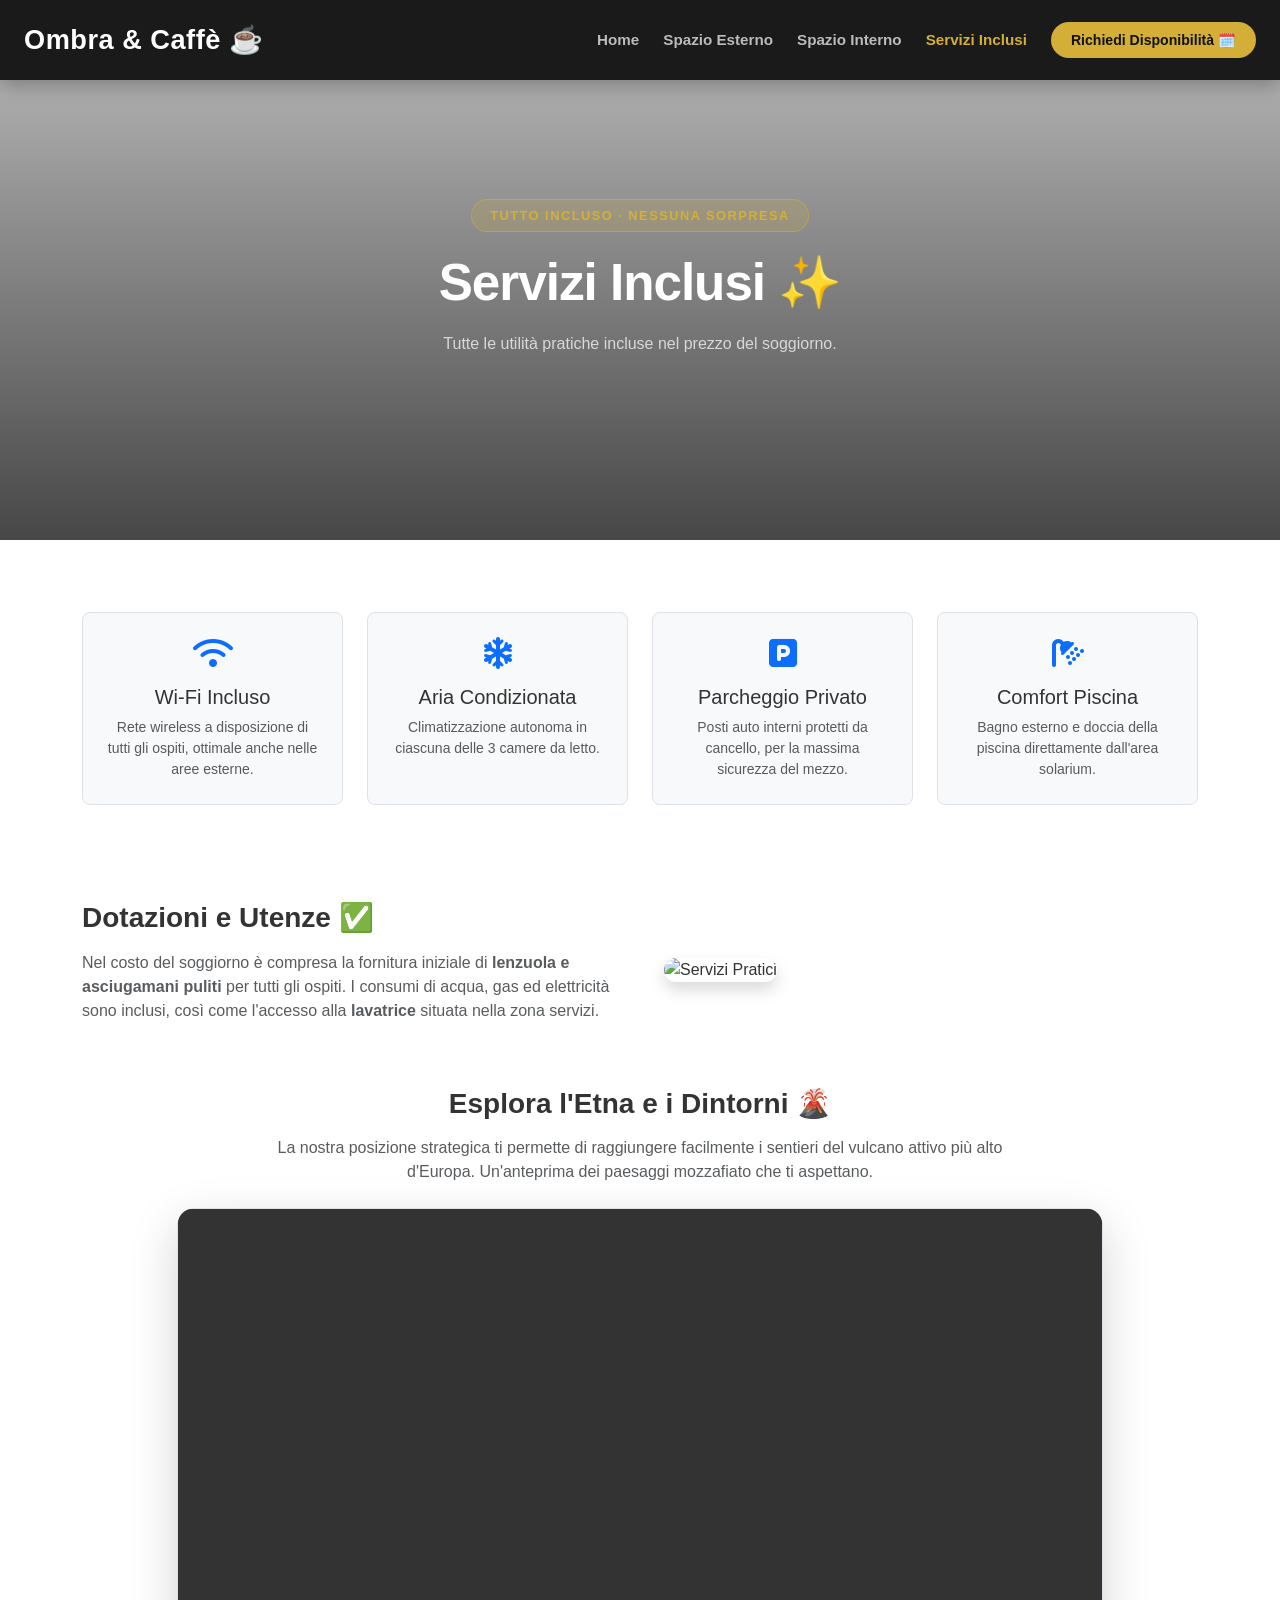
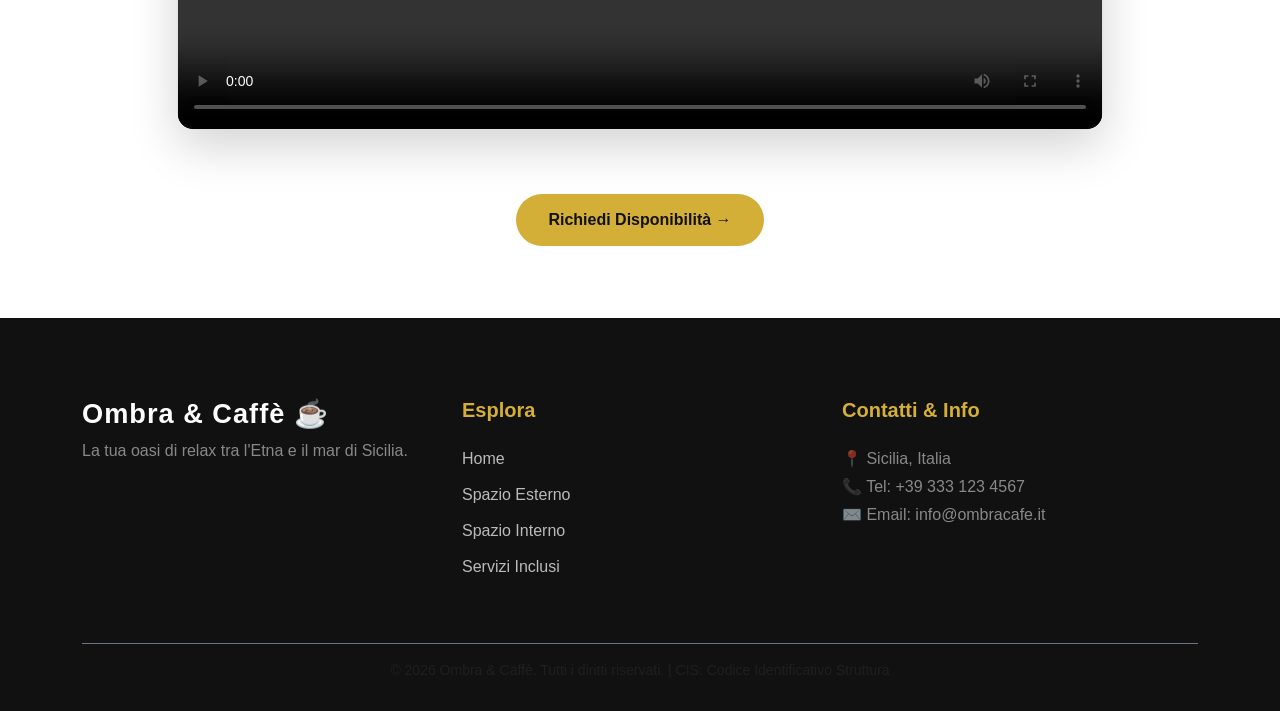
==== pagine/servizi-inclusi.html @ ec8dcc0d "Add files via upload" ====
<!DOCTYPE html>
<html lang="it">
<head>
    <meta charset="UTF-8">
    <meta name="viewport" content="width=device-width, initial-scale=1.0">
    <title>Servizi Inclusi – Ombra & Caffè</title>
    <meta name="description" content="Tutti i servizi inclusi nella villa Ombra & Caffè: Wi-Fi, parcheggio privato, aria condizionata, lenzuola, utenze, piscina.">
    <link href="https://cdn.jsdelivr.net/npm/bootstrap@5.3.3/dist/css/bootstrap.min.css" rel="stylesheet">
    <link rel="stylesheet" href="https://cdnjs.cloudflare.com/ajax/libs/font-awesome/6.4.0/css/all.min.css">
    <link rel="stylesheet" href="../css/style.css">
</head>
<body>

    <header class="main-header">
        <div class="nav-container">
            <div class="logo"><a href="../index.html">Ombra & Caffè ☕</a></div>
            <button class="hamburger" id="hamburger" aria-label="Apri menu" aria-expanded="false">
                <span></span><span></span><span></span>
            </button>
            <nav class="navbar" id="mainNav">
                <ul>
                    <li><a href="../index.html">Home</a></li>
                    <li><a href="spazio-esterno.html">Spazio Esterno</a></li>
                    <li><a href="spazio-interno.html">Spazio Interno</a></li>
                    <li><a href="servizi-inclusi.html" class="active">Servizi Inclusi</a></li>
                    <li><a href="../index.html#richiesta" class="nav-btn">Richiedi Disponibilità 🗓️</a></li>
                </ul>
            </nav>
        </div>
    </header>

    <section class="hero-house-section" style="background-image: url('../img/14.avif'); min-height: 60vh; height: 60vh;">
        <div class="hero-overlay-dark d-flex align-items-center justify-content-center">
            <div class="text-center text-white px-3 mt-5">
                <span class="hero-eyebrow">Tutto Incluso · Nessuna Sorpresa</span>
                <h1 class="hero-title" style="font-size: clamp(2rem, 4vw, 3.2rem);">Servizi Inclusi ✨</h1>
                <p class="hero-sub" style="font-size: 1rem;">Tutte le utilità pratiche incluse nel prezzo del soggiorno.</p>
            </div>
        </div>
    </section>

    <section class="py-5 bg-white">
        <div class="container py-4">
            <div class="row g-4 text-center mb-5">
                <div class="col-md-3 col-sm-6">
                    <div class="p-4 border rounded-3 bg-light h-100">
                        <i class="fas fa-wifi fa-2x text-primary mb-3"></i>
                        <h5>Wi-Fi Incluso</h5>
                        <p class="small text-muted mb-0">Rete wireless a disposizione di tutti gli ospiti, ottimale anche nelle aree esterne.</p>
                    </div>
                </div>
                <div class="col-md-3 col-sm-6">
                    <div class="p-4 border rounded-3 bg-light h-100">
                        <i class="fas fa-snowflake fa-2x text-primary mb-3"></i>
                        <h5>Aria Condizionata</h5>
                        <p class="small text-muted mb-0">Climatizzazione autonoma in ciascuna delle 3 camere da letto.</p>
                    </div>
                </div>
                <div class="col-md-3 col-sm-6">
                    <div class="p-4 border rounded-3 bg-light h-100">
                        <i class="fas fa-parking fa-2x text-primary mb-3"></i>
                        <h5>Parcheggio Privato</h5>
                        <p class="small text-muted mb-0">Posti auto interni protetti da cancello, per la massima sicurezza del mezzo.</p>
                    </div>
                </div>
                <div class="col-md-3 col-sm-6">
                    <div class="p-4 border rounded-3 bg-light h-100">
                        <i class="fas fa-shower fa-2x text-primary mb-3"></i>
                        <h5>Comfort Piscina</h5>
                        <p class="small text-muted mb-0">Bagno esterno e doccia della piscina direttamente dall'area solarium.</p>
                    </div>
                </div>
            </div>

            <div class="row g-5 align-items-center mt-4">
                <div class="col-lg-6">
                    <h3 class="fw-bold mb-3">Dotazioni e Utenze ✅</h3>
                    <p class="text-muted">Nel costo del soggiorno è compresa la fornitura iniziale di <strong>lenzuola e asciugamani puliti</strong> per tutti gli ospiti. I consumi di acqua, gas ed elettricità sono inclusi, così come l'accesso alla <strong>lavatrice</strong> situata nella zona servizi.</p>
                </div>
                <div class="col-lg-6">
                    <img src="../img/15.jpg" alt="Servizi Pratici" class="img-fluid rounded-4 shadow w-100">
                </div>
            </div>

            <div class="row pt-5 justify-content-center">
                <div class="col-lg-10 text-center">
                    <h3 class="fw-bold mb-3">Esplora l'Etna e i Dintorni 🌋</h3>
                    <p class="text-muted mb-4 mx-auto" style="max-width:750px;">La nostra posizione strategica ti permette di raggiungere facilmente i sentieri del vulcano attivo più alto d'Europa. Un'anteprima dei paesaggi mozzafiato che ti aspettano.</p>
                    <div class="shadow-lg rounded-4 overflow-hidden border">
                        <div class="ratio ratio-16x9 bg-dark">
                            <video controls style="width:100%; height:100%; object-fit:cover;">
                                <source src="../img/16.mp4" type="video/mp4">
                                Il tuo browser non supporta la riproduzione di questo video.
                            </video>
                        </div>
                    </div>
                </div>
            </div>

            <div class="text-center mt-5 pt-3">
                <a href="../index.html#richiesta" class="btn-gold">Richiedi Disponibilità →</a>
            </div>
        </div>
    </section>

    <footer class="main-footer">
        <div class="container footer-grid">
            <div class="row g-4">
                <div class="col-lg-4 footer-brand text-start">
                    <h4>Ombra & Caffè ☕</h4>
                    <p class="text-white-50">La tua oasi di relax tra l'Etna e il mar di Sicilia.</p>
                </div>
                <div class="col-lg-4 text-start">
                    <h5>Esplora</h5>
                    <ul class="list-unstyled">
                        <li><a href="../index.html">Home</a></li>
                        <li><a href="spazio-esterno.html">Spazio Esterno</a></li>
                        <li><a href="spazio-interno.html">Spazio Interno</a></li>
                        <li><a href="servizi-inclusi.html">Servizi Inclusi</a></li>
                    </ul>
                </div>
                <div class="col-lg-4 text-start">
                    <h5>Contatti & Info</h5>
                    <p class="text-white-50 mb-1">📍 Sicilia, Italia</p>
                    <p class="text-white-50 mb-1">📞 Tel: +39 333 123 4567</p>
                    <p class="text-white-50">✉️ Email: info@ombracafe.it</p>
                </div>
            </div>
            <div class="text-center mt-5 pt-3 border-top border-secondary">
                <p class="small text-muted mb-0">© 2026 Ombra & Caffè. Tutti i diritti riservati. | CIS: Codice Identificativo Struttura</p>
            </div>
        </div>
    </footer>

    <script src="https://cdn.jsdelivr.net/npm/bootstrap@5.3.3/dist/js/bootstrap.bundle.min.js"></script>
    <script src="../js/script.js"></script>
</body>
</html>
---- css/style.css ----
/* ================================================
   OMBRA & CAFFÈ — CSS MIGLIORATO
   ================================================ */

:root {
    --gold: #d4af37;
    --gold-light: #e8c84a;
    --dark-bg: #111111;
    --dark-nav: #1a1a1a;
    --dark-booking: #161616;
    --dark-card: #222222;
    --blue-cta: rgb(37, 14, 246);
    --text-muted-nav: #bbbbbb;
    --white: #ffffff;
    --off-white: #fcfcfc;
}

/* ---- BASE ---- */
*, *::before, *::after { box-sizing: border-box; }
html { scroll-behavior: smooth; }

body {
    font-family: 'Segoe UI', Roboto, Helvetica, Arial, sans-serif;
    color: #333;
    overflow-x: hidden;
    background-color: var(--white);
}

/* ---- NAVBAR ---- */
.main-header {
    background-color: var(--dark-nav);
    position: fixed;
    top: 0; left: 0;
    width: 100%;
    height: 80px;
    z-index: 1050;
    box-shadow: 0 4px 20px rgba(0,0,0,0.3);
}

.nav-container {
    max-width: 1300px;
    margin: 0 auto;
    padding: 0 24px;
    height: 100%;
    display: flex;
    justify-content: space-between;
    align-items: center;
}

.logo a {
    font-size: 1.7rem;
    font-weight: 800;
    color: var(--white);
    text-decoration: none;
    letter-spacing: 0.5px;
}

.navbar ul {
    list-style: none;
    display: flex;
    align-items: center;
    gap: 24px;
    margin: 0; padding: 0;
}

.navbar ul li a {
    text-decoration: none;
    color: var(--text-muted-nav);
    font-weight: 600;
    font-size: 0.95rem;
    transition: color 0.3s ease;
}

.navbar ul li a:hover,
.navbar ul li a.active {
    color: var(--gold);
}

.navbar ul li a.nav-btn {
    background-color: var(--gold);
    color: var(--dark-bg) !important;
    padding: 10px 20px;
    border-radius: 50px;
    font-weight: 700;
    font-size: 0.88rem;
    transition: all 0.3s ease;
    white-space: nowrap;
}

.navbar ul li a.nav-btn:hover {
    background-color: var(--gold-light);
    transform: translateY(-2px);
    box-shadow: 0 6px 20px rgba(212, 175, 55, 0.35);
}

/* Hamburger */
.hamburger {
    display: none;
    flex-direction: column;
    justify-content: space-between;
    width: 28px; height: 20px;
    background: none; border: none;
    cursor: pointer; padding: 0;
    z-index: 1060;
}
.hamburger span {
    display: block;
    width: 100%; height: 2px;
    background: var(--white);
    border-radius: 2px;
    transition: all 0.3s ease;
}
.hamburger.open span:nth-child(1) { transform: translateY(9px) rotate(45deg); }
.hamburger.open span:nth-child(2) { opacity: 0; }
.hamburger.open span:nth-child(3) { transform: translateY(-9px) rotate(-45deg); }

/* ---- HERO ---- */
.hero-house-section {
    position: relative;
    height: 100vh;
    min-height: 600px;
    background-size: cover;
    background-position: center;
    background-repeat: no-repeat;
}

.hero-overlay-dark {
    position: absolute;
    inset: 0;
    background: linear-gradient(to bottom, rgba(0,0,0,0.25) 0%, rgba(0,0,0,0.72) 100%);
}

.hero-content { max-width: 780px; }

.hero-eyebrow {
    display: inline-block;
    background: rgba(212,175,55,0.18);
    border: 1px solid rgba(212,175,55,0.5);
    color: var(--gold);
    padding: 6px 18px;
    border-radius: 50px;
    font-size: 0.8rem;
    font-weight: 700;
    letter-spacing: 1.5px;
    text-transform: uppercase;
    margin-bottom: 22px;
}

.hero-title {
    font-size: clamp(2.4rem, 5vw, 4rem);
    font-weight: 800;
    line-height: 1.12;
    letter-spacing: -1px;
    color: var(--white);
    margin-bottom: 20px;
}

.hero-sub {
    font-size: 1.1rem;
    color: rgba(255,255,255,0.72);
    max-width: 600px;
    margin: 0 auto 32px;
    line-height: 1.65;
}

.hero-actions {
    display: flex;
    gap: 16px;
    justify-content: center;
    flex-wrap: wrap;
}

.btn-gold {
    display: inline-block;
    background: var(--gold);
    color: var(--dark-bg);
    padding: 14px 32px;
    border-radius: 50px;
    font-weight: 700;
    text-decoration: none;
    font-size: 1rem;
    transition: all 0.3s ease;
}
.btn-gold:hover {
    background: var(--gold-light);
    transform: translateY(-2px);
    box-shadow: 0 8px 24px rgba(212,175,55,0.4);
    color: var(--dark-bg);
}

.btn-ghost {
    display: inline-block;
    border: 2px solid rgba(255,255,255,0.55);
    color: var(--white);
    padding: 12px 30px;
    border-radius: 50px;
    font-weight: 600;
    text-decoration: none;
    font-size: 1rem;
    transition: all 0.3s ease;
}
.btn-ghost:hover {
    border-color: var(--white);
    background: rgba(255,255,255,0.12);
    color: var(--white);
}

.hero-trust { display: flex; gap: 10px; align-items: center; justify-content: center; }
.hero-trust-text { color: rgba(255,255,255,0.65); font-size: 0.88rem; }

/* ---- SECTION TITLES ---- */
.section-eyebrow {
    display: inline-block;
    color: var(--gold);
    font-size: 0.78rem;
    font-weight: 700;
    letter-spacing: 2.5px;
    text-transform: uppercase;
    margin-bottom: 8px;
}
.section-eyebrow-light {
    display: inline-block;
    color: var(--gold);
    font-size: 0.78rem;
    font-weight: 700;
    letter-spacing: 2.5px;
    text-transform: uppercase;
    margin-bottom: 8px;
}
.section-title {
    font-size: clamp(1.7rem, 3vw, 2.3rem);
    font-weight: 800;
    letter-spacing: -0.5px;
    color: #111;
}
.section-title-light {
    font-size: clamp(1.7rem, 3vw, 2.3rem);
    font-weight: 800;
    letter-spacing: -0.5px;
    color: var(--white);
}

/* ---- PERK CARDS (PRENOTAZIONE DIRETTA) ---- */
.bg-dark-brand { background: #141414; }

.perk-card {
    background: rgba(255,255,255,0.05);
    border: 1px solid rgba(212,175,55,0.18);
    border-radius: 16px;
    padding: 32px 24px;
    text-align: center;
    transition: all 0.3s ease;
    height: 100%;
}
.perk-card:hover {
    background: rgba(212,175,55,0.07);
    border-color: rgba(212,175,55,0.45);
    transform: translateY(-5px);
}
.perk-icon {
    width: 54px; height: 54px;
    border-radius: 50%;
    background: rgba(212,175,55,0.15);
    color: var(--gold);
    font-size: 1.3rem;
    display: flex; align-items: center; justify-content: center;
    margin: 0 auto 18px;
}
.perk-card h5 { color: var(--white); font-weight: 700; margin-bottom: 10px; }
.perk-card p { color: rgba(255,255,255,0.55); font-size: 0.92rem; margin: 0; line-height: 1.6; }

/* ---- BADGE & PILLS ---- */
.badge-gold {
    background: rgba(212,175,55,0.15);
    color: var(--gold);
    border: 1px solid rgba(212,175,55,0.4);
    border-radius: 50px;
    padding: 6px 16px;
    font-size: 0.78rem;
    font-weight: 700;
    letter-spacing: 1px;
    text-transform: uppercase;
}

.feature-pill {
    background: var(--off-white);
    border: 1px solid #e8e8e8;
    border-radius: 50px;
    padding: 8px 16px;
    font-size: 0.88rem;
    font-weight: 600;
    color: #444;
    text-align: center;
    transition: all 0.2s;
}
.feature-pill:hover {
    border-color: var(--gold);
    color: #111;
}

/* ---- SPACE CARDS ---- */
.space-card {
    position: relative;
    height: 450px;
    background-size: cover;
    background-position: center;
    border-radius: 16px;
    overflow: hidden;
    box-shadow: 0 10px 30px rgba(0,0,0,0.15);
    transition: transform 0.4s ease;
}
.space-card:hover { transform: translateY(-8px); }
.card-overlay {
    position: absolute;
    inset: 0;
    background: linear-gradient(to top, rgba(0,0,0,0.9) 20%, rgba(0,0,0,0.15));
    z-index: 1;
}
.card-content {
    position: absolute;
    bottom: 0; left: 0;
    width: 100%;
    padding: 30px;
    z-index: 2;
}
.card-content h2 a {
    color: var(--white);
    text-decoration: none;
    font-size: 2rem;
    font-weight: 700;
}
.card-content h2 a:hover { color: var(--gold); }

/* ---- REVIEWS ---- */
.reviews-section {
    padding: 80px 0;
    background-color: var(--off-white);
    overflow: hidden;
}
.reviews-container {
    max-width: 1200px;
    margin: 0 auto;
    position: relative;
    padding: 0 60px;
}
.review-viewport { overflow: hidden; width: 100%; }
.review-wrapper {
    display: flex;
    gap: 30px;
    padding: 20px 0;
}
.review-card {
    flex: 0 0 calc((100% - 60px) / 3);
    background: var(--white);
    padding: 35px;
    border-radius: 20px;
    border: 1px solid #f0f0f0;
    transition: transform 0.4s ease, box-shadow 0.4s ease, border-color 0.4s ease;
    box-shadow: 0 4px 12px rgba(0,0,0,0.04);
    box-sizing: border-box;
}
.review-card:hover {
    transform: translateY(-5px);
    box-shadow: 0 20px 40px rgba(0,0,0,0.08);
    border-color: var(--gold);
}
.review-stars { color: var(--gold); margin-bottom: 20px; font-size: 1rem; }
.review-body { font-style: italic; line-height: 1.65; color: #555; margin-bottom: 25px; }
.review-btn {
    position: absolute;
    top: 55%;
    transform: translateY(-50%);
    background: var(--dark-nav);
    color: var(--white);
    border: none;
    width: 50px; height: 50px;
    border-radius: 50%;
    display: flex; align-items: center; justify-content: center;
    cursor: pointer;
    z-index: 10;
    transition: all 0.3s ease;
    box-shadow: 0 4px 15px rgba(0,0,0,0.15);
}
.review-btn:hover { background: var(--gold); transform: translateY(-50%) scale(1.1); }
.review-btn-left { left: 0; }
.review-btn-right { right: 0; }

/* ---- BOOKING SECTION ---- */
.booking-section {
    background: var(--dark-booking);
    background-image: radial-gradient(ellipse at 20% 50%, rgba(212,175,55,0.06) 0%, transparent 60%),
                      radial-gradient(ellipse at 80% 50%, rgba(37,14,246,0.05) 0%, transparent 60%);
}

.booking-card {
    background: rgba(255,255,255,0.04);
    border: 1px solid rgba(255,255,255,0.1);
    border-radius: 20px;
    padding: 40px;
    backdrop-filter: blur(10px);
}

.booking-step-label {
    color: var(--gold);
    font-size: 0.85rem;
    font-weight: 700;
    letter-spacing: 1.5px;
    text-transform: uppercase;
    margin-bottom: 18px;
    display: flex;
    align-items: center;
    gap: 10px;
}

.step-number {
    width: 26px; height: 26px;
    background: var(--gold);
    color: #111;
    border-radius: 50%;
    font-size: 0.8rem;
    font-weight: 800;
    display: inline-flex;
    align-items: center;
    justify-content: center;
    flex-shrink: 0;
}

.form-label-dark {
    display: block;
    color: rgba(255,255,255,0.75);
    font-size: 0.82rem;
    font-weight: 600;
    margin-bottom: 6px;
    letter-spacing: 0.3px;
}

.form-dark {
    background: rgba(255,255,255,0.07) !important;
    border: 1px solid rgba(255,255,255,0.15) !important;
    color: var(--white) !important;
    border-radius: 10px !important;
    padding: 10px 14px !important;
    transition: border-color 0.3s ease !important;
    font-size: 0.93rem !important;
}
.form-dark:focus {
    background: rgba(255,255,255,0.1) !important;
    border-color: var(--gold) !important;
    box-shadow: 0 0 0 3px rgba(212,175,55,0.15) !important;
    outline: none !important;
    color: var(--white) !important;
}
.form-dark option {
    background: #222;
    color: var(--white);
}

.btn-calcola {
    background: transparent;
    border: 2px solid rgba(212,175,55,0.6);
    color: var(--gold);
    padding: 12px 24px;
    border-radius: 12px;
    font-weight: 700;
    font-size: 0.95rem;
    cursor: pointer;
    transition: all 0.3s ease;
    display: flex;
    align-items: center;
    justify-content: center;
    gap: 8px;
}
.btn-calcola:hover {
    background: rgba(212,175,55,0.1);
    border-color: var(--gold);
    transform: translateY(-1px);
}

.preventivo-result {
    background: rgba(212,175,55,0.08);
    border: 1px solid rgba(212,175,55,0.3);
    border-radius: 14px;
    padding: 20px 24px;
}
.text-muted-dark { color: rgba(255,255,255,0.5); }

.preventivo-total {
    font-size: 2.2rem;
    font-weight: 800;
    color: var(--gold);
    letter-spacing: -1px;
}

.booking-divider {
    border-color: rgba(255,255,255,0.1);
    margin: 30px 0;
}

.form-check-label-dark {
    color: rgba(255,255,255,0.6);
    font-size: 0.85rem;
    cursor: pointer;
}
.form-check-label-dark a.link-gold { color: var(--gold); }

.btn-gold-solid {
    background: var(--gold);
    color: #111;
    border: none;
    padding: 16px 24px;
    border-radius: 14px;
    font-weight: 800;
    font-size: 1rem;
    cursor: pointer;
    transition: all 0.3s ease;
    display: flex;
    align-items: center;
    justify-content: center;
    gap: 10px;
    width: 100%;
}
.btn-gold-solid:hover {
    background: var(--gold-light);
    transform: translateY(-2px);
    box-shadow: 0 8px 28px rgba(212,175,55,0.35);
}

.successo-box {
    background: rgba(16,185,129,0.1);
    border: 1px solid rgba(16,185,129,0.35);
    border-radius: 14px;
    padding: 28px 24px;
    color: var(--white);
}

/* ---- FOOTER ---- */
.main-footer {
    background-color: var(--dark-bg);
    color: var(--white);
    padding: 80px 0 30px;
}
.main-footer h4 { font-size: 1.7rem; font-weight: 700; letter-spacing: 1px; }
.main-footer h5 { color: var(--gold); font-weight: 600; margin-bottom: 25px; }
.main-footer ul li { margin-bottom: 12px; }
.main-footer a { color: var(--text-muted-nav); text-decoration: none; transition: color 0.3s; }
.main-footer a:hover { color: var(--white); }

/* ---- RESPONSIVE ---- */
@media (max-width: 991px) {
    .review-card { flex: 0 0 calc((100% - 30px) / 2); }
}

@media (max-width: 767px) {
    .hamburger { display: flex; }

    .navbar {
        display: none;
        position: fixed;
        top: 80px; left: 0;
        width: 100%;
        background: var(--dark-nav);
        padding: 24px;
        border-top: 1px solid rgba(255,255,255,0.08);
        box-shadow: 0 10px 30px rgba(0,0,0,0.4);
    }
    .navbar.open { display: block; }
    .navbar ul {
        flex-direction: column;
        gap: 0;
        align-items: flex-start;
    }
    .navbar ul li { width: 100%; padding: 10px 0; border-bottom: 1px solid rgba(255,255,255,0.07); }
    .navbar ul li:last-child { border-bottom: none; padding-top: 16px; }
    .navbar ul li a.nav-btn { display: inline-block; }

    .hero-title { font-size: 2.1rem; }
    .hero-sub { font-size: 1rem; }
    .hero-actions { flex-direction: column; align-items: center; }
    .btn-gold, .btn-ghost { width: 100%; max-width: 300px; text-align: center; }

    .reviews-container { padding: 0 15px; }
    .review-card { flex: 0 0 100%; }
    .review-btn { display: none; }
    .review-viewport { overflow-x: auto; }

    .booking-card { padding: 24px 18px; }
    .space-card { height: 340px; }
}

@media (max-width: 480px) {
    .perk-card { padding: 24px 16px; }
    .feature-pill { font-size: 0.82rem; padding: 7px 12px; }
}
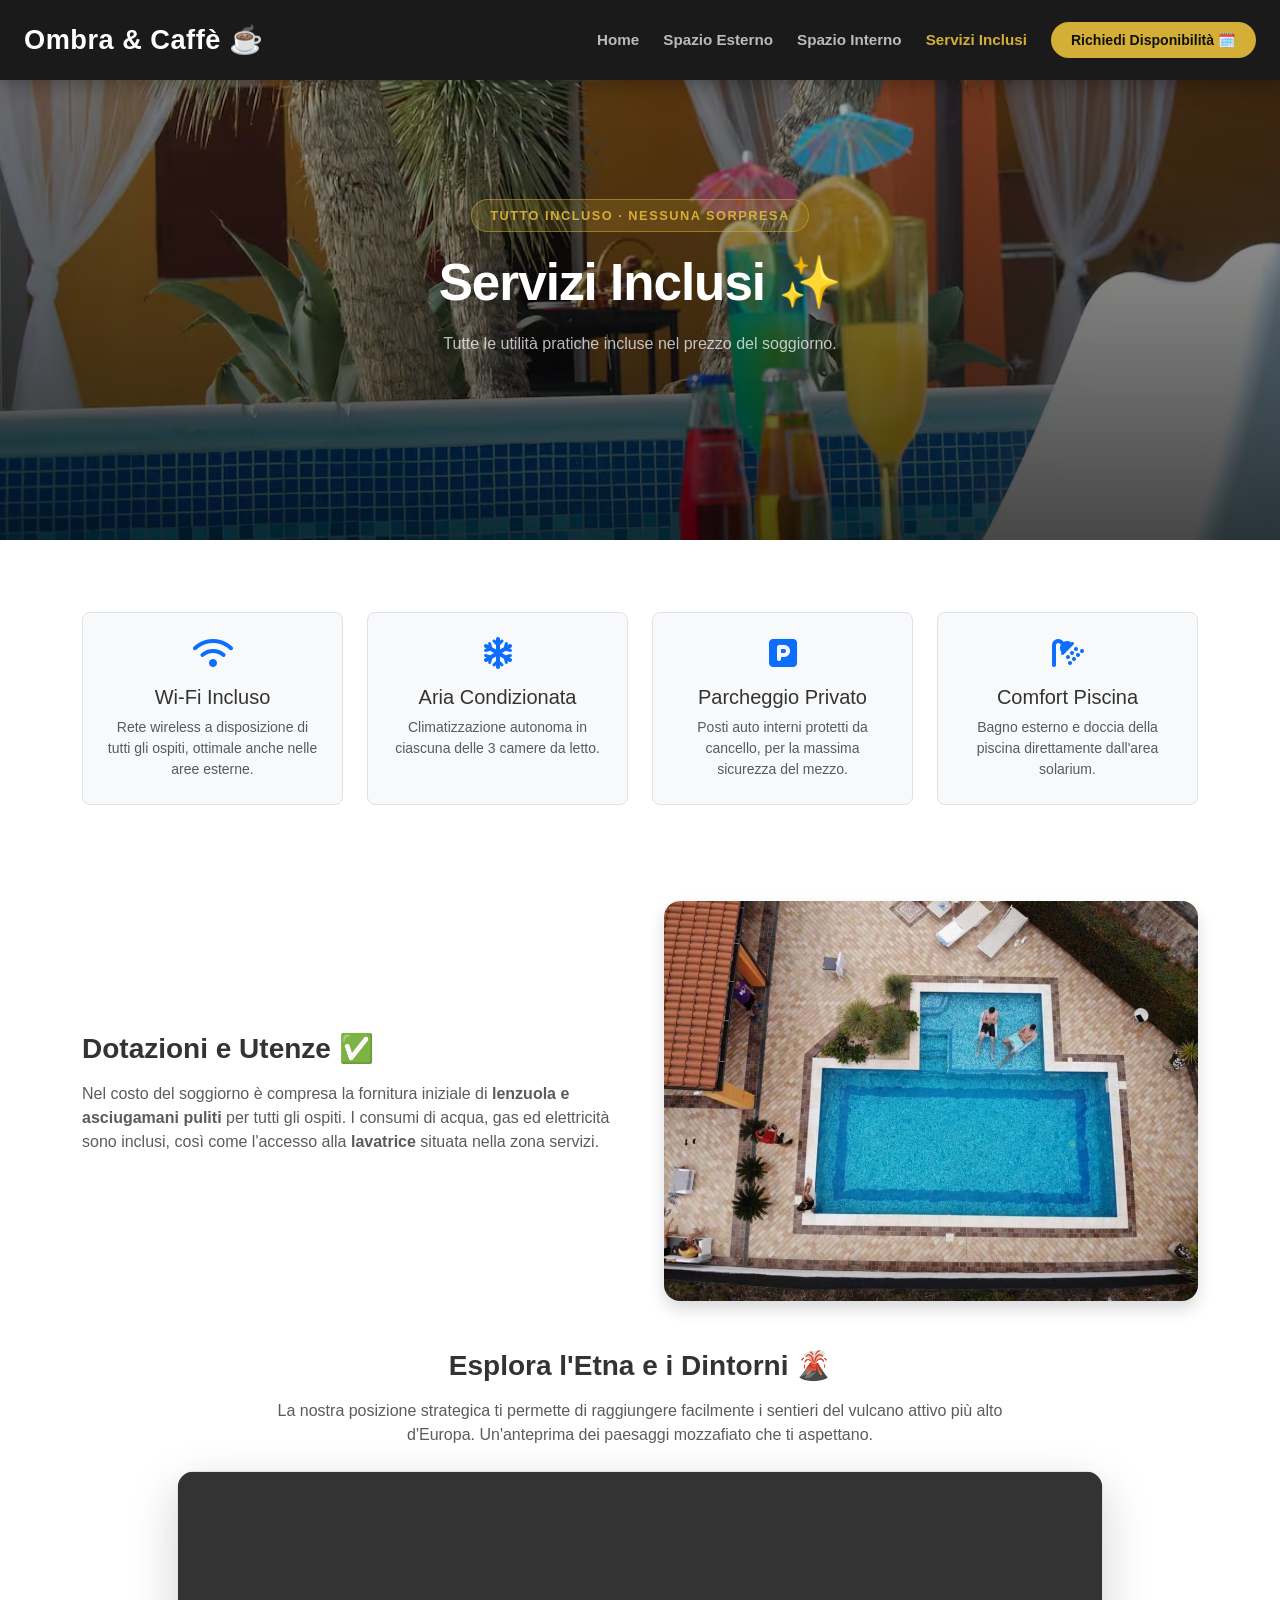
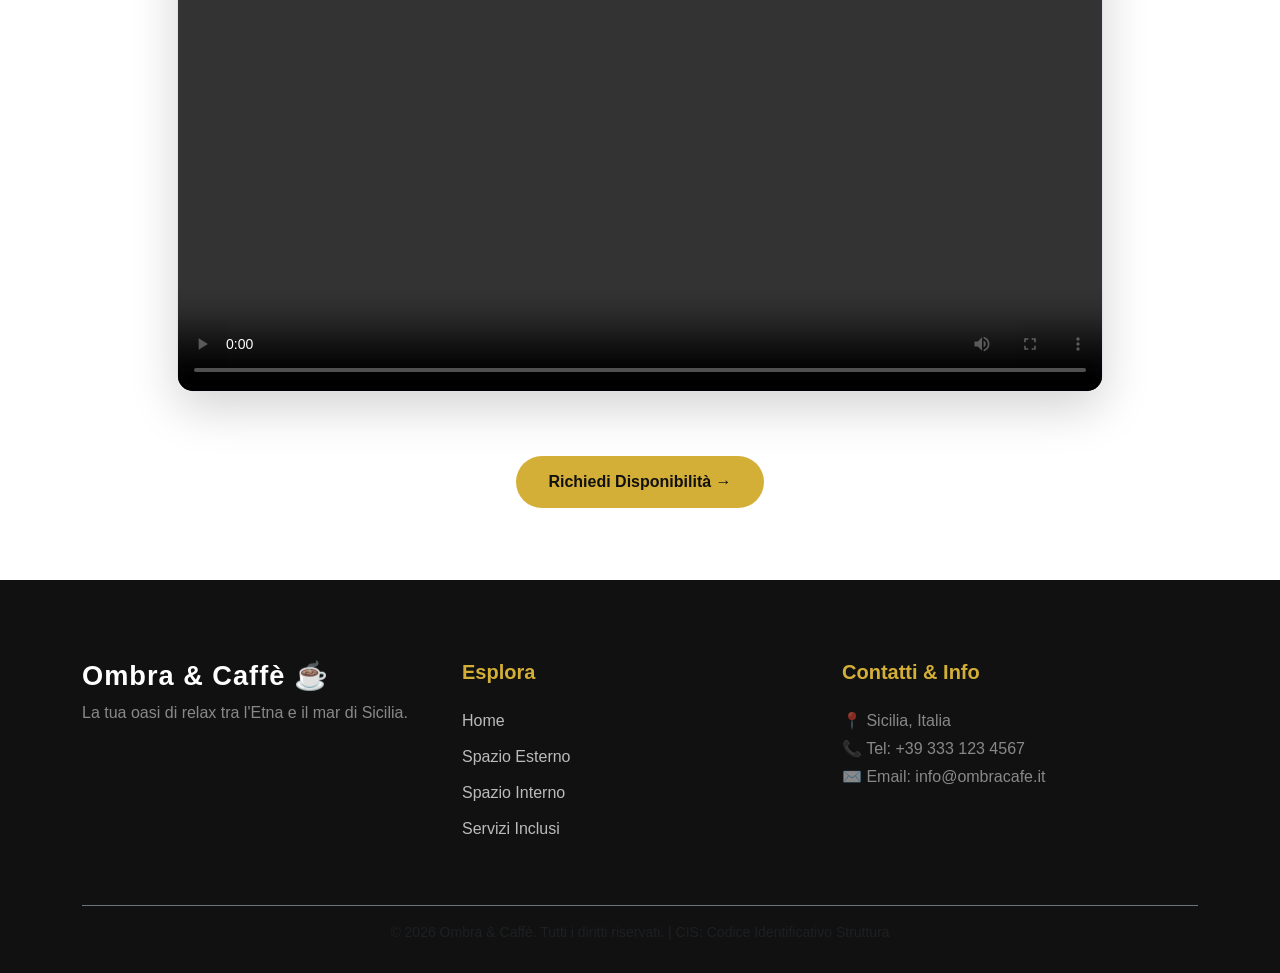
==== commit 5174d83e: "Update servizi-inclusi.html" ====
--- a/pagine/servizi-inclusi.html
+++ b/pagine/servizi-inclusi.html
@@ -1,5 +1,5 @@
 <!DOCTYPE html>
-<html lang="it">
+<html lang="it" translate="no">
 <head>
     <meta charset="UTF-8">
     <meta name="viewport" content="width=device-width, initial-scale=1.0">
--- a/css/style.css
+++ b/css/style.css
@@ -591,3 +591,16 @@
     .perk-card { padding: 24px 16px; }
     .feature-pill { font-size: 0.82rem; padding: 7px 12px; }
 }
+/* ================================================
+   OSPITI COUNTER INFO
+   ================================================ */
+.ospiti-counter-info {
+    background: rgba(255,255,255,0.08);
+    border: 1px solid rgba(255,255,255,0.15);
+    border-radius: 8px;
+    padding: 10px 14px;
+    font-size: 0.875rem;
+    color: #a0c4a0;
+    min-height: 42px;
+    transition: all 0.3s ease;
+}
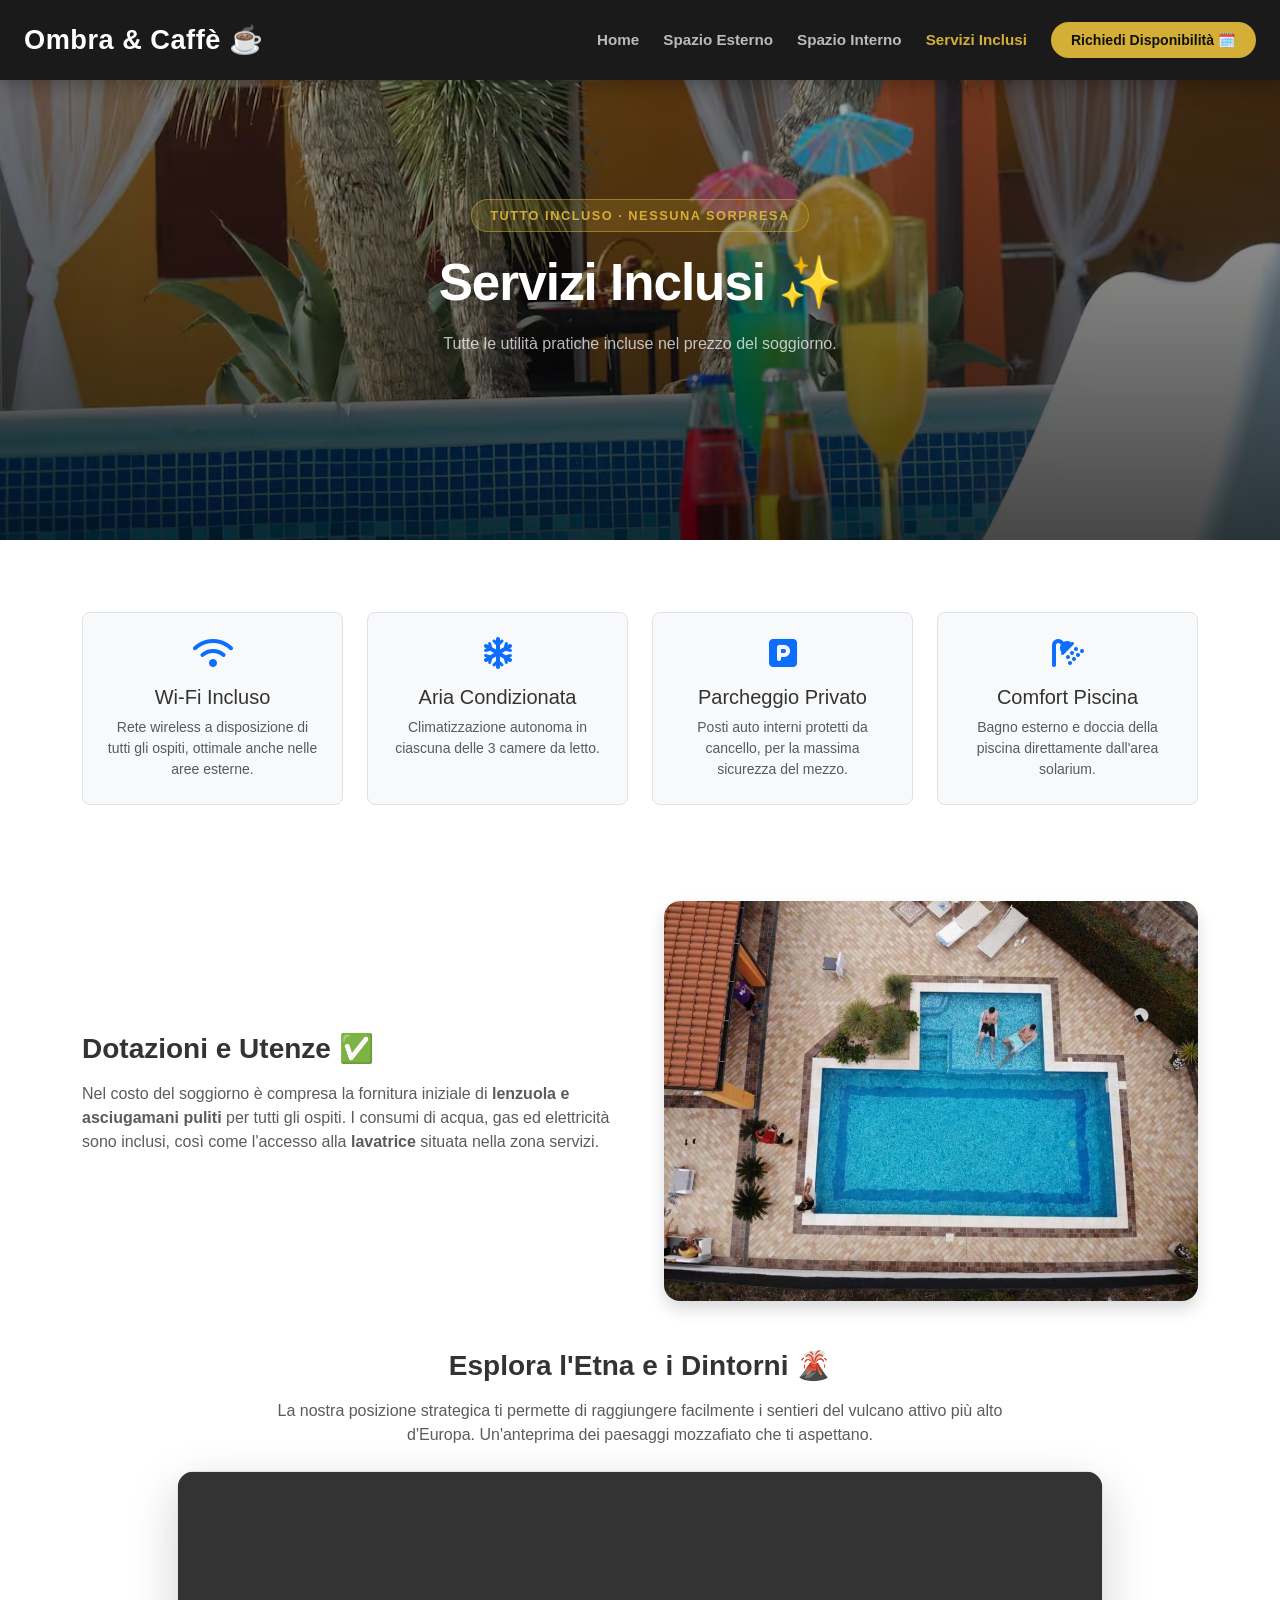
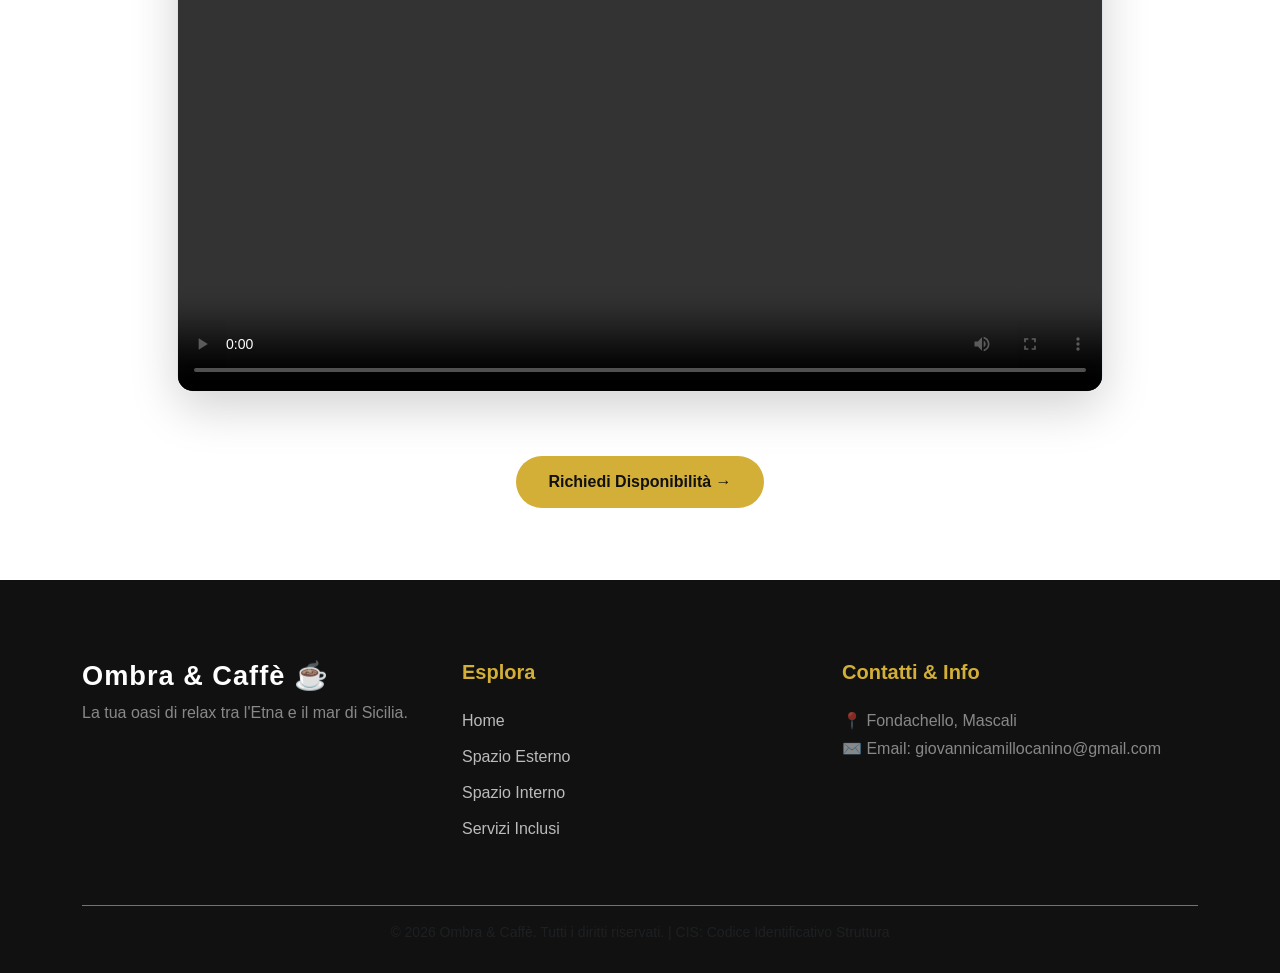
==== commit 470c3e23: "Update servizi-inclusi.html" ====
--- a/pagine/servizi-inclusi.html
+++ b/pagine/servizi-inclusi.html
@@ -1,5 +1,5 @@
 <!DOCTYPE html>
-<html lang="it" translate="no">
+<html lang="it" >
 <head>
     <meta charset="UTF-8">
     <meta name="viewport" content="width=device-width, initial-scale=1.0">
@@ -121,9 +121,8 @@
                 </div>
                 <div class="col-lg-4 text-start">
                     <h5>Contatti & Info</h5>
-                    <p class="text-white-50 mb-1">📍 Sicilia, Italia</p>
-                    <p class="text-white-50 mb-1">📞 Tel: +39 333 123 4567</p>
-                    <p class="text-white-50">✉️ Email: info@ombracafe.it</p>
+                    <p class="text-white-50 mb-1">📍 Fondachello, Mascali</p>
+                    <p class="text-white-50">✉️ Email: giovannicamillocanino@gmail.com</p>
                 </div>
             </div>
             <div class="text-center mt-5 pt-3 border-top border-secondary">
